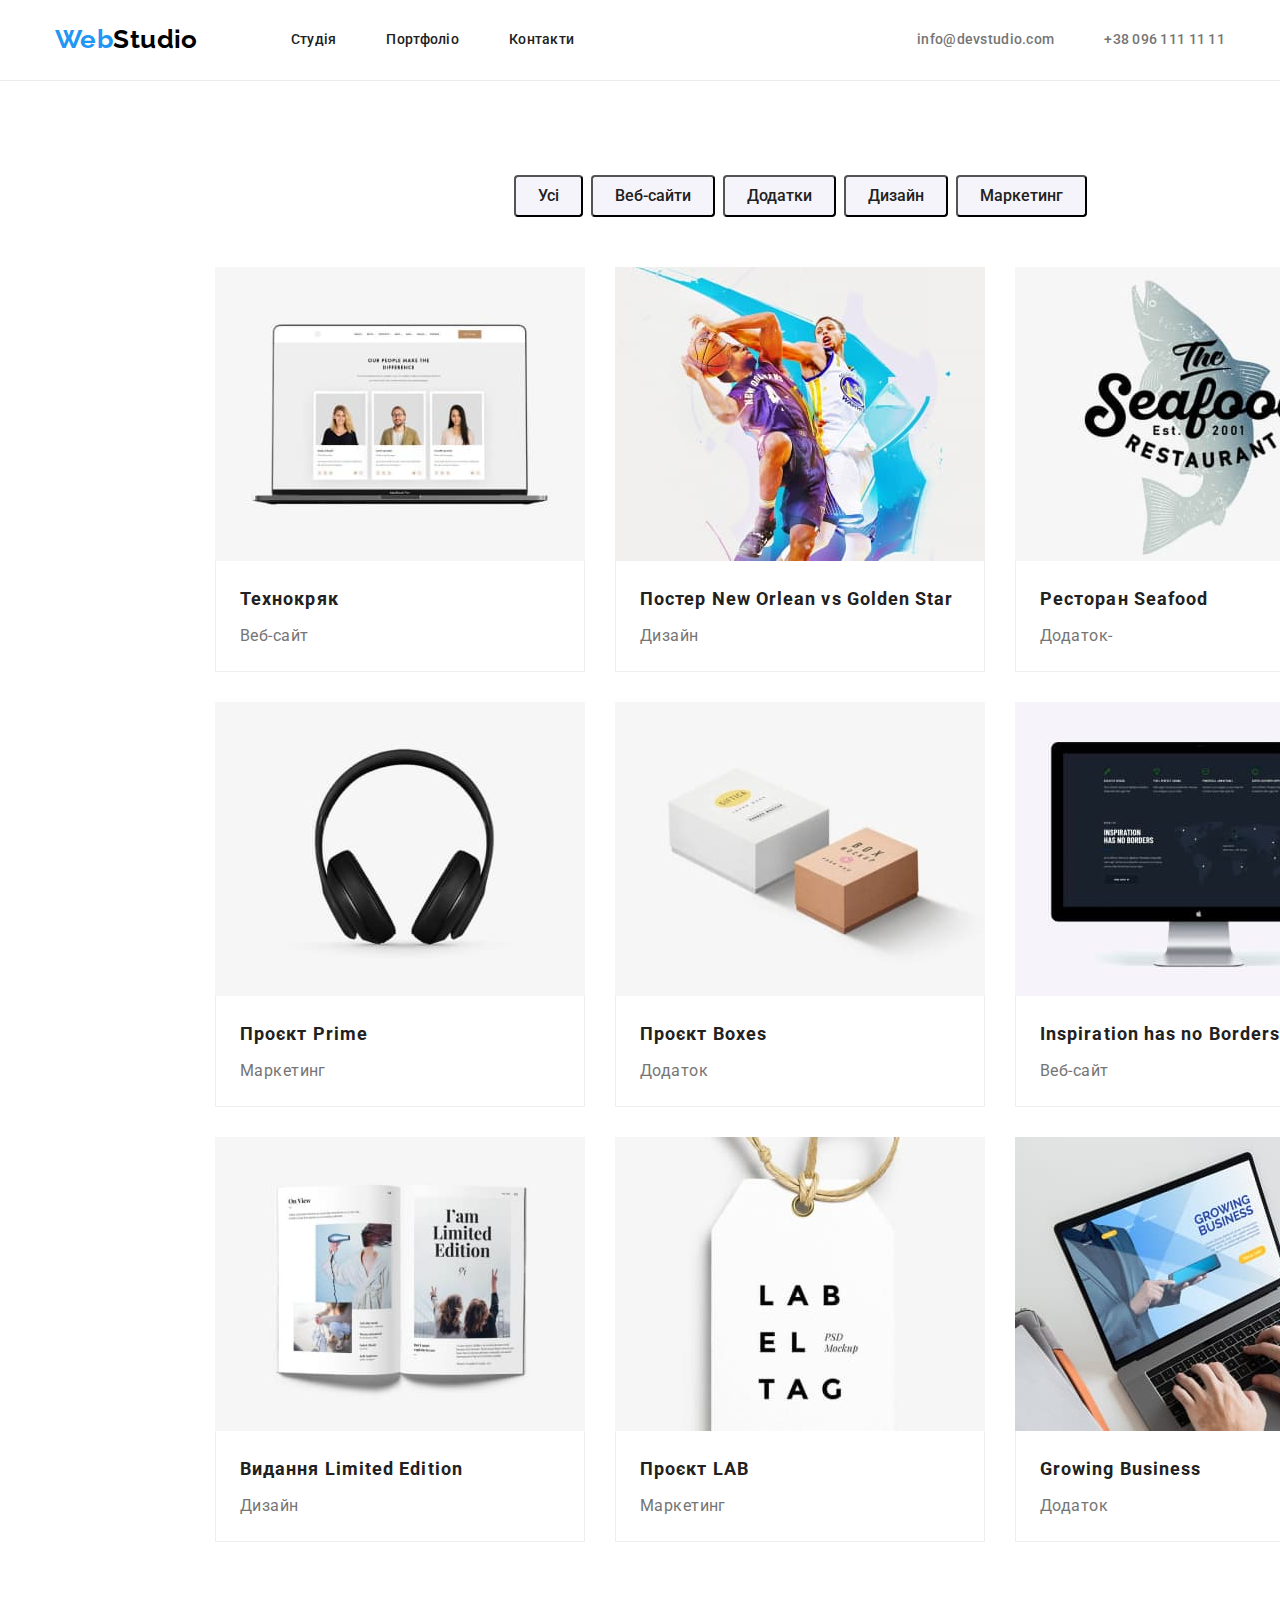
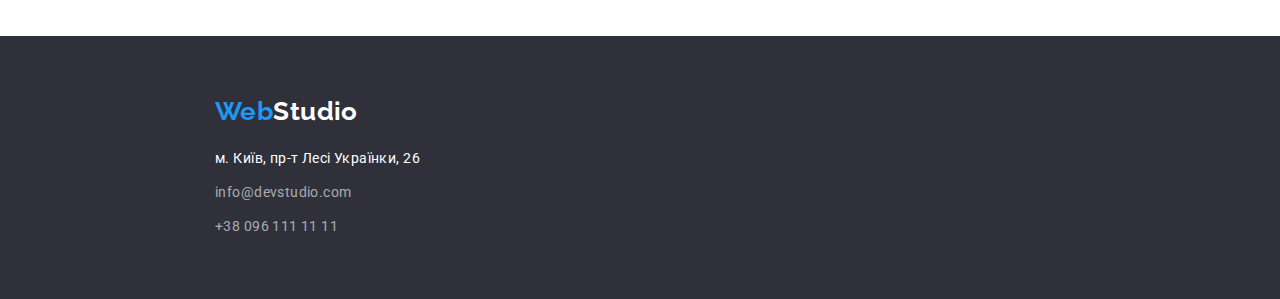
==== portfolio.html @ 558d6cc8 "Initial commit" ====
<!DOCTYPE html>
<html lang="uk">
  <head>
    <meta charset="UTF-8" />
    <meta http-equiv="X-UA-Compatible" content="IE=edge" />
    <meta name="viewport" content="width=device-width, initial-scale=1.0" />
    <title>WebStudio</title>
    <link
      rel="stylesheet"
      href="https://cdnjs.cloudflare.com/ajax/libs/modern-normalize/1.1.0/modern-normalize.min.css"
    />
    <link rel="stylesheet" href="./css/style.css" />
    <link rel="preconnect" href="https://fonts.googleapis.com" />
    <link rel="preconnect" href="https://fonts.gstatic.com" crossorigin />
    <link
      href="https://fonts.googleapis.com/css2?family=Montserrat:wght@400;700&family=Raleway:wght@700&family=Roboto:wght@400;500;700;900&display=swap"
      rel="stylesheet"
    />
  </head>
  <body>
    <!--Шапка-->
    <header class="hat">
      <div class="container">
        <nav class="site-nav">
          <a class="logo" href="/"><span class="logo-text">Web</span>Studio</a>
          <ul class="hat-list">
            <li class="item"><a class="link" href="./index.html">Студія</a></li>
            <li class="item">
              <a class="link" href="./portfolio.html">Портфоліо</a>
            </li>
            <li class="item"><a class="link" href="">Контакти</a></li>
          </ul>
        </nav>
        <ul class="auth-nav">
          <li class="item">
            <a class="link" href="mailto:info@devstudio.com"
              >info@devstudio.com</a
            >
          </li>
          <li class="item">
            <a class="link" href="tel:+380961111111">+38 096 111 11 11</a>
          </li>
        </ul>
      </div>
    </header>
    <main>
      <!--Фільтр-->
      <section class="project  section">
         <div class="container">
           <h1 class="visually-hidden">Наші проєкти</h1>
          <ul class="filter-list ">
          <li class="item">
            <button class="filter-button" type="button">Усі</button>
          </li>
          <li class="item">
            <button class="filter-button" type="button">Веб-сайти</button>
          </li>
          <li class="item">
            <button class="filter-button" type="button">Додатки</button>
          </li>
          <li class="item">
            <button class="filter-button" type="button">Дизайн</button>
          </li>
          <li class="item">
            <button class="filter-button" type="button">Маркетинг</button>
          </li>
        </ul>
        <!--Проєкти -->
          <ul class="project-list">
          <li class="item">
            <a class="link" href="">
              <img
                class="image"
                src="./images/tehno.jpg"
                alt="Зображення веб-сайтe Технокряк"
                width="370"
                height="294"
              />
              <div class="text">
                <h2 class="project-name">Технокряк</h2>
                <p class="project-text">Веб-сайт</p>
              </div>
            </a>
          </li>
          <li class="item">
            <a class="link" href="">
              <img
                class="image"
                src="./images/poster.jpg"
                alt="Дизайн постера команд"
                width="370"
                height="294"
              />
              <div class="text">
                <h2 class="project-name">Постер New Orlean vs Golden Star</h2>
                <p class="project-text">Дизайн</p>
              </div>
            </a>
          </li>
          <li class="item">
            <a class="link" href="">
              <img
                class="image"
                src="./images/seafood.jpg"
                alt="Додаток ресторану"
                width="370"
                height="294"
              />
              <div class="text">
                <h2 class="project-name">Ресторан Seafood</h2>
                <p class="project-text">Додаток-</p>
              </div>
            </a>
          </li>
          <li class="item">
            <a class="link" href="">
              <img
                class="image"
                src="./images/prime.jpg"
                alt="Маркетинг проєкту"
                width="370"
                height="294"
              />
              <div class="text">
                <h2 class="project-name">Проєкт Prime</h2>
                <p class="project-text">Маркетинг</p>
              </div>
            </a>
          </li>
          <li class="item">
            <a class="link" href="">
              <img
                class="image"
                src="./images/boxer.jpg"
                alt="Додаток проєкту"
                width="370"
                height="294"
              />
              <div class="text">
                <h2 class="project-name">Проєкт Boxes</h2>
                <p class="project-text">Додаток</p>
              </div>
            </a>
          </li>
          <li class="item">
            <a class="link" href="">
              <img
                class="image"
                src="./images/inspiration.jpg"
                alt="Веб-сайт Inspiration has no Borders"
                width="370"
                height="294"
              />

              <div class="text">
                <h2 class="project-name">Inspiration has no Borders</h2>
                <p class="project-text">Веб-сайт</p>
              </div>
            </a>
          </li>
          <li class="item">
            <a class="link" href="">
              <img
                class="image"
                src="./images/edition.jpg"
                alt="Дизайн видання Limited Edition"
                width="370"
                height="294"
              />
              <div class="text">
                <h2 class="project-name">Видання Limited Edition</h2>
                <p class="project-text">Дизайн</p>
              </div>
            </a>
          </li>
          <li class="item">
            <a class="link" href="">
              <img
                class="image"
                src="./images/lab.jpg"
                alt="Маркетинг проєкту LAB"
                width="370"
                height="294"
              />
              <div class="text">
                <h2 class="project-name">Проєкт LAB</h2>
                <p class="project-text">Маркетинг</p>
              </div>
            </a>
          </li>
          <li class="item">
            <a class="link" href="">
              <img
                class="image"
                src="./images/growing.jpg"
                alt="Зображення додатоку Growing Business"
                width="370"
                height="294"
              />
              <div class="text">
                <h2 class="project-name">Growing Business</h2>
                <p class="project-text">Додаток</p>
              </div>
            </a>
          </li>
        </ul>
         </div>
      </section>
    </main>
    <!--Підвал-->
    <footer class="footer">
      <div class="contact container">
        <a class="link" href="./index.html">
          <span class="logo">Web</span>Studio
        </a>
        <address class="address">
          <ul class="address-list">
            <li class="item">
              <p class="text">м. Київ, пр-т Лесі Українки, 26</p>
            </li>
            <li class="item">
              <a class="link" href="mailto:info@devstudio.com"
                >info@devstudio.com</a
              >
            </li>
            <li class="item">
              <a class="link" href="tel:+380961111111">+38 096 111 11 11</a>
            </li>
          </ul>
        </address>
      </div>
    </footer>
  </body>
</html>
---- css/style.css ----
:root {
  --logo-text: #000000;
  --basic-text-color: #212121;
  --additional-text-color: #757575;
  --auxiliary-text-color: #ffffff;
  --hover-color: #2196f3;
  --backgroud-color: #f5f5f5;
  --comand-fone-color: #f5f4fa;
  --booton-activ-color: #188ce8;
  --border-hat-color: #ececec;
  --contact-footer-color: rgba(255, 255, 255, 0.6);
  --background-footer-color: #2f303a;
  --border-portfolio-color: #EEEEEE;
}

body {
  color: var(--additional-text-color);
  background-color: var(--auxiliary-text-color);
  font-family: "Roboto", sans-serif;
  font-size: 14px;
  line-height: 1.71;
  letter-spacing: 0.03em;
}

h1,h2,h3,ul,li,p{
  margin: 0;
  padding: 0;
}

img{
  display: block;
  max-width: 100%;
}


/* формат мейна */


.container {
  margin-left: auto;
  margin-right: auto;
  width: 1200px;
  padding-left: 15px;
  padding-right: 15px;
}


/* стиль логотипу */

.logo {
  color: var(--logo-text);

  font-family: "Raleway";
  font-weight: 700;
  font-size: 26px;
  line-height: 1.19;
  text-decoration: none;
}

.logo-text {
  color: var(--hover-color);
}

/* стиль навігації */

.hat {
  border-bottom-width: 1px;
  border-bottom-style: solid;
  border-bottom-color: var(--border-hat-color);
  background-color: var(--auxiliary-text-color);
}

.hat .container{
  display: flex;
  justify-content: space-between;
  align-items: center;
}

.hat .logo {
  padding: 24px 0 25px;
  margin-right: 93px;
}

.hat-list {
  display: flex;
  list-style: none;
}

.hat-list > .item {
  display: block;
}

.hat-list .item:not(:last-child) {
  margin-right: 50px;
}

.hat .link {
  font-weight: 500;
  line-height: 1.14;
  letter-spacing: 0.02em;
  text-decoration: none;
}

.site-nav {
  display: flex;
  align-items: center;
}

.site-nav .link {
  display: block;
  padding: 32px 0;
  color: var(--basic-text-color);
}

.site-nav .link:hover,
.site-nav .link:focus {
  color: var(--hover-color);
}

.auth-nav {
  display: flex;

  list-style: none;
}

.auth-nav .item:not(:first-child) {
  margin-left: 50px;
}

.auth-nav .link {
  padding: 32px 0;
  color: var(--additional-text-color);
}

.auth-nav .link:hover,
.auth-nav .link:focus {
  color: var(--hover-color);
}

/* стиль блоку героя */

.hero {
  width: 1600px;
  text-align: center;
  margin-left: auto;
  margin-right: auto;
  background-color: var(--background-footer-color);
}

.hero-box{
  padding-top: 197px;
  padding-bottom: 203px;}

.hero-title {
  width: 696px;
  margin: auto;
  margin-bottom: 30px;

  color: var(--auxiliary-text-color);

  font-weight: 900;
  font-size: 44px;
  line-height: 1.36;
  text-align: center;
  letter-spacing: 0.06em;
  text-transform: uppercase;
}

/* стилізаця кнопки блоку героя */

.button {
  cursor: pointer;
  border-radius: 4px;
  padding: 10px 32px;

  color: var(--auxiliary-text-color);
  background-color: var(--hover-color);

  font-family: "Roboto";
  font-weight: 700;
  font-size: 16px;
  line-height: 1.88;
  letter-spacing: 0.06em;
}

.button:hover,
.button:focus {
  background-color: var(--booton-activ-color);
}

/* стиль заголовків секцій */
.visually-hidden {
  position: absolute;
  white-space: nowrap;
  width: 1px;
  height: 1px;
  overflow: hidden;
  border: 0;
  padding: 0;
  clip: rect(0 0 0 0);
  clip-path: inset(50%);
  margin: -1px;
  font-size: 36px;
  line-height: 1.16;
}

.section-title {
  margin-bottom: 50px;
  color: var(--basic-text-color);

  font-weight: 700;
  font-size: 36px;
  line-height: 1.16;
  text-align: center;
}

.section {
  padding-top: 94px;
  padding-bottom: 94px;
}

/* стиль секції особливості */

.features-title {
  color: var(--basic-text-color);
  font-weight: 700;
  line-height: 1.14;
  text-transform: uppercase;
}

.features-list {
  display: flex;
  margin-left: -30px;

  list-style: none;
}

.features-list .item{
  margin-left: 30px;
  flex-basis: calc(100% / 4 - 30px);
}

/* стиль секції чим ми займаємося */

.work-list {
  display: flex;
  margin-left: -30px;

  list-style: none;
}

.work-list .item{
  flex-basis: calc(100% / 3 - 30px);
  margin-left: 30px;
}

/* стиль секції команда */

.comand {
  width: 1600px;
  margin-left: auto;
  margin-right: auto;
  background-color: var(--comand-fone-color);
}

.comand-name {
  margin-bottom: 10px;

  color: var(--basic-text-color);

  font-weight: 500;
  font-size: 16px;
  line-height: 1.19;
}

.comand-list {
  display: flex;
  margin-left: -30px;
  list-style: none;
}

.comand-list .item {
  margin-left: 30px;
  flex-basis: calc(100% / 4 - 30px);
  text-align: center;
}

.comand-list .image {
  margin-bottom: 30px;
}

.comand-list .text {
  font-size: 16px;
  line-height: 1.19;
}

/* стиль футера */

.footer {
  width: 1600px;
  margin-left: auto;
  margin-right: auto;
  background-color:var(--background-footer-color);
}

.container > .link {
  display: inline-block;
  margin-bottom: 20px;

  color: var(--auxiliary-text-color);
  font-family: "Raleway";
  font-weight: 700;
  font-size: 26px;
  line-height: 1.19;
  text-decoration: none;
}

.footer .logo {
  color: var(--hover-color);
}

.contact{
  padding: 60px 15px;
}

/* стилізація адреса футера */

.address {
  font-style: normal;
}

.address-list {
  list-style: none;
}

.address-list .item:not(:last-child) {
  margin-bottom: 10px;
}

.address-list .link {
  color: var(--contact-footer-color);
  text-decoration: none;
}

.address-list .link:hover,
.address-list .link:focus {
  color: var(--hover-color);
}

.address .text {
  color: var(--auxiliary-text-color);
}

/* портфолио */
/*   фильтр  */

.filter-button {
  padding: 6px 22px;
  border-radius: 4px;

  color: var(--basic-text-color);
  background-color: var(--comand-fone-color);

  cursor: pointer;
  font-family: "Roboto";
  font-weight: 500;
  font-size: 16px;
  line-height: 1.62;
}

.filter-button:hover,
.filter-button:focus {
  color: var(--auxiliary-text-color);
  background-color: var(--hover-color);
}

.filter-list {
  display: flex;
  justify-content: center;
  margin-bottom: 50px;

  list-style: none;
}

.filter-list .item:not(:last-child) {
  margin-right: 8px;
}
/* стилізація проєктів */

.project{
  width: 1600px;
  margin-left: auto;
  margin-right: auto;
}

.project-list {
  display: flex;
  flex-wrap: wrap;
  justify-content: center;

  list-style: none;
}

.project-list .item {
  margin-right: 30px;
  margin-bottom: 30px;
  flex-basis: calc((100% - 2*30px) / 3);
}

.project-list .item:nth-child(3n){
  margin-right: 0;
}
.project-list .item:nth-last-child(-n + 3){
  margin-bottom: 0;
}

.item .link {
  text-decoration: none;
}



.project-list .text {
  border: 1px solid var(--border-portfolio-color);
  border-top: transparent;
  padding: 20px 24px;
}

.project-name {
  margin-bottom: 4px;

  color: var(--basic-text-color);
  text-decoration: none;
  font-weight: 700;
  font-size: 18px;
  line-height: 2;
  letter-spacing: 0.06em;
}

.project-text {
  color: var(--additional-text-color);
  font-size: 16px;
  line-height: 1.88;
}
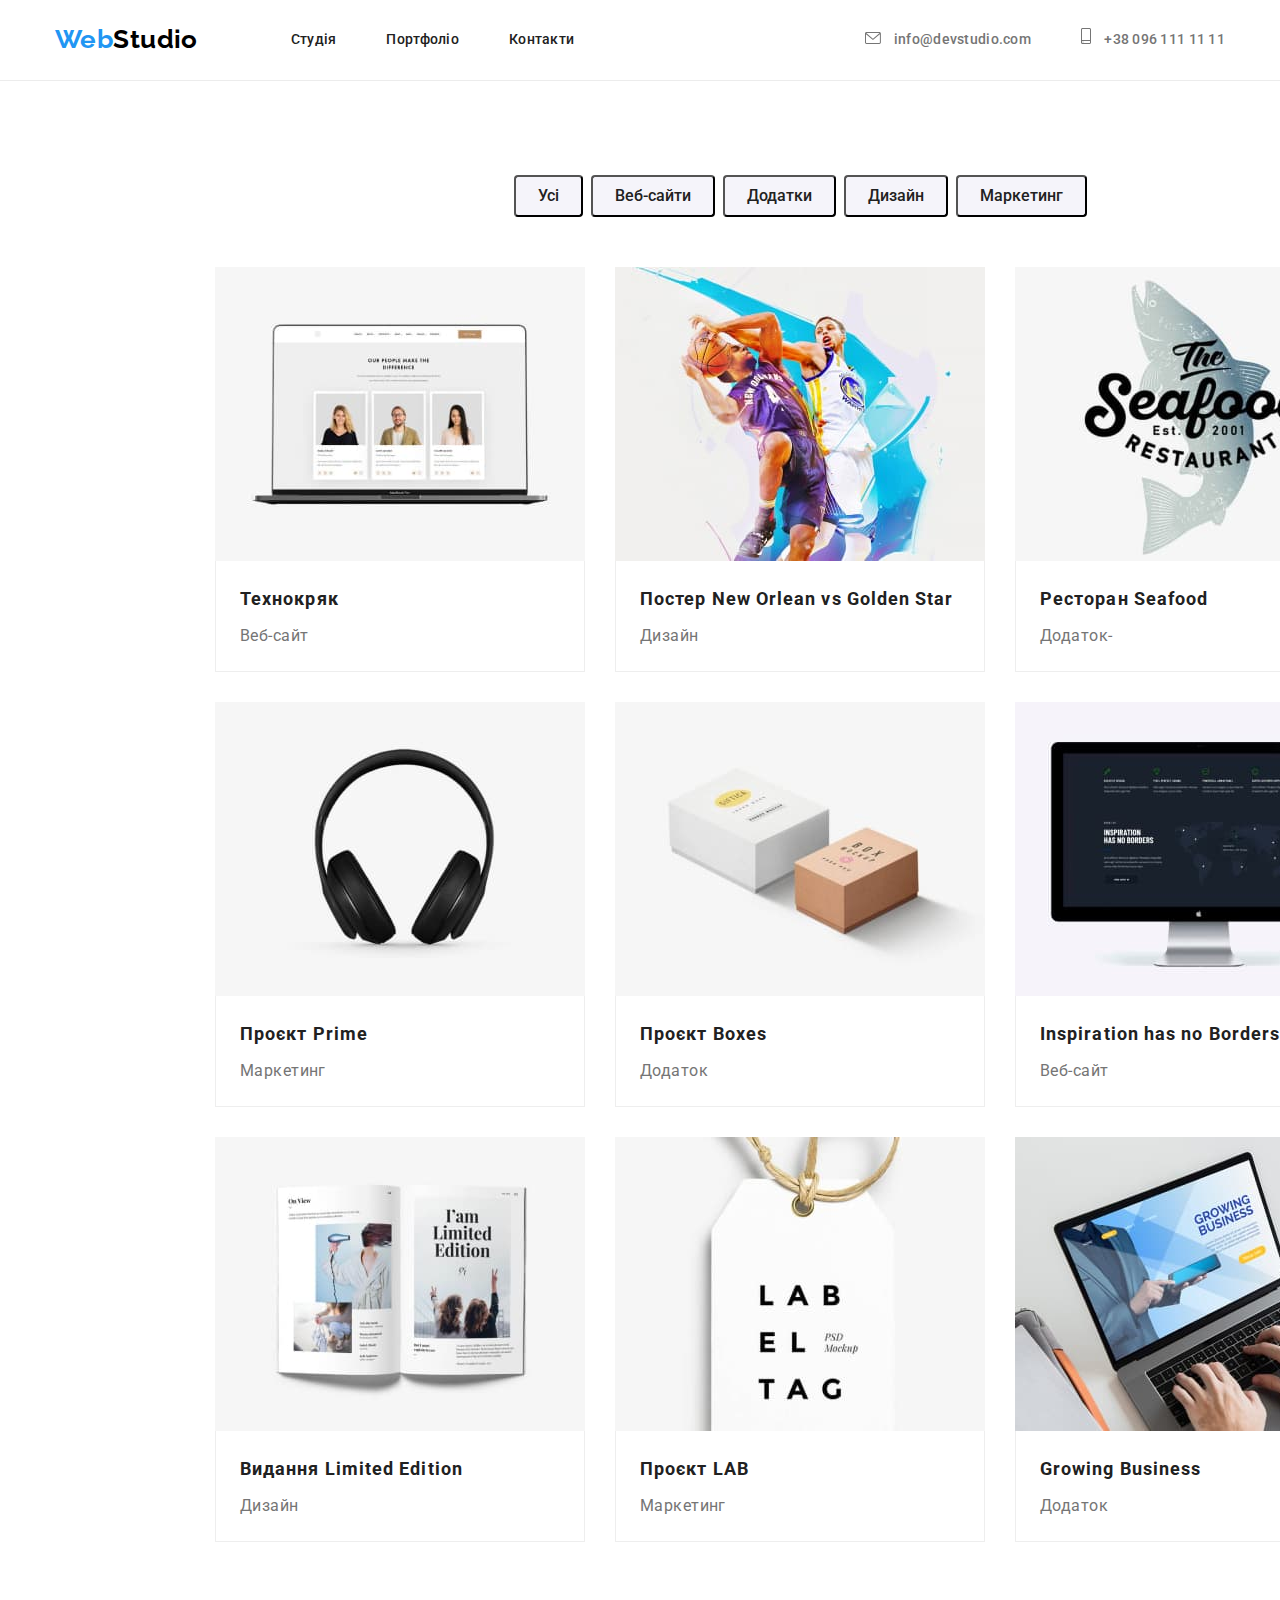
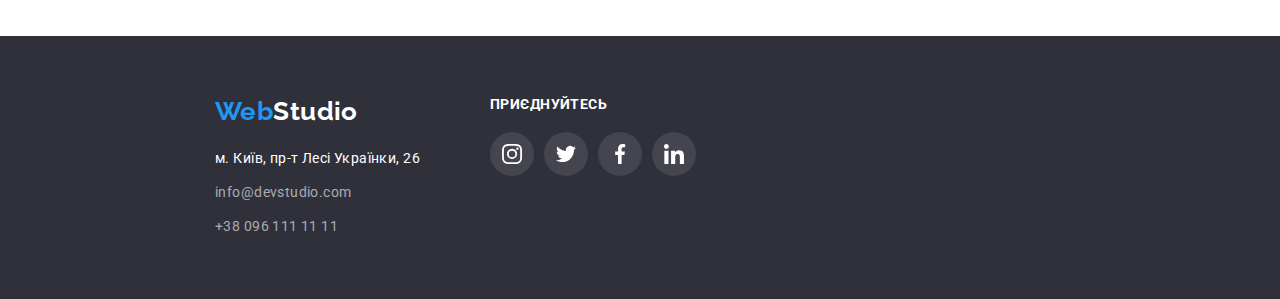
==== commit cfa170a2: "стилізація свг, добавлення секції" ====
--- a/portfolio.html
+++ b/portfolio.html
@@ -4,7 +4,7 @@
     <meta charset="UTF-8" />
     <meta http-equiv="X-UA-Compatible" content="IE=edge" />
     <meta name="viewport" content="width=device-width, initial-scale=1.0" />
-    <title>WebStudio</title>
+    <title>Portfolio</title>
     <link
       rel="stylesheet"
       href="https://cdnjs.cloudflare.com/ajax/libs/modern-normalize/1.1.0/modern-normalize.min.css"
@@ -17,9 +17,12 @@
       rel="stylesheet"
     />
   </head>
+
   <body>
+
     <!--Шапка-->
-    <header class="hat">
+
+     <header class="hat">
       <div class="container">
         <nav class="site-nav">
           <a class="logo" href="/"><span class="logo-text">Web</span>Studio</a>
@@ -33,18 +36,28 @@
         </nav>
         <ul class="auth-nav">
           <li class="item">
-            <a class="link" href="mailto:info@devstudio.com"
-              >info@devstudio.com</a
-            >
-          </li>
-          <li class="item">
-            <a class="link" href="tel:+380961111111">+38 096 111 11 11</a>
+            <a class="link" href="mailto:info@devstudio.com">
+              <svg class="icon-mail">
+                <use href="./images/icons.svg#icon-envelope"></use>
+              </svg>
+              info@devstudio.com
+            </a>
+          </li>
+          <li class="item">
+            <a class="link" href="tel:+380961111111">
+              <svg class="icon-smartphone">
+                <use href="./images/icons.svg#icon-smartphone"></use>
+              </svg>
+              +38 096 111 11 11
+            </a>
           </li>
         </ul>
       </div>
     </header>
+
     <main>
       <!--Фільтр-->
+
       <section class="project  section">
          <div class="container">
            <h1 class="visually-hidden">Наші проєкти</h1>
@@ -65,7 +78,9 @@
             <button class="filter-button" type="button">Маркетинг</button>
           </li>
         </ul>
+
         <!--Проєкти -->
+
           <ul class="project-list">
           <li class="item">
             <a class="link" href="">
@@ -206,28 +221,66 @@
         </ul>
          </div>
       </section>
+      
     </main>
+
     <!--Підвал-->
-    <footer class="footer">
-      <div class="contact container">
-        <a class="link" href="./index.html">
-          <span class="logo">Web</span>Studio
-        </a>
-        <address class="address">
-          <ul class="address-list">
-            <li class="item">
-              <p class="text">м. Київ, пр-т Лесі Українки, 26</p>
-            </li>
-            <li class="item">
-              <a class="link" href="mailto:info@devstudio.com"
-                >info@devstudio.com</a
-              >
-            </li>
-            <li class="item">
-              <a class="link" href="tel:+380961111111">+38 096 111 11 11</a>
+
+   <footer class="footer">
+      <div class="footer-box container">
+        <div class="contact">
+          <a class="link" href="./index.html">
+            <span class="logo">Web</span>Studio
+          </a>
+          <address class="address">
+            <ul class="address-list">
+              <li class="item">
+                <p class="text">м. Київ, пр-т Лесі Українки, 26</p>
+              </li>
+              <li class="item">
+                <a class="link" href="mailto:info@devstudio.com"
+                  >info@devstudio.com</a
+                >
+              </li>
+              <li class="item">
+                <a class="link" href="tel:+380961111111">+38 096 111 11 11</a>
+              </li>
+            </ul>
+          </address>
+        </div>
+        <div class="social">
+          <h2 class="social-title">приєднуйтесь</h2>
+          <ul class="social-list">
+            <li class="social-list-item">
+              <a class="social-list-link" href="#">
+                <svg class="social-list-icon" width="20" height="20">
+                  <use href="./images/icons.svg#icon-instagram"></use>
+                </svg>
+              </a>
+            </li>
+            <li class="social-list-item">
+              <a class="social-list-link" href="#">
+                <svg class="social-list-icon" width="20" height="20">
+                  <use href="./images/icons.svg#icon-twitter"></use>
+                </svg>
+              </a>
+            </li>
+            <li class="social-list-item">
+              <a class="social-list-link" href="#">
+                <svg class="social-list-icon" width="20" height="20">
+                  <use href="./images/icons.svg#icon-facebook"></use>
+                </svg>
+              </a>
+            </li>
+            <li class="social-list-item">
+              <a class="social-list-link" href="#">
+                <svg class="social-list-icon" width="20" height="20">
+                  <use href="./images/icons.svg#icon-linkedin"></use>
+                </svg>
+              </a>
             </li>
           </ul>
-        </address>
+        </div>
       </div>
     </footer>
   </body>
--- a/css/style.css
+++ b/css/style.css
@@ -10,7 +10,7 @@
   --border-hat-color: #ececec;
   --contact-footer-color: rgba(255, 255, 255, 0.6);
   --background-footer-color: #2f303a;
-  --border-portfolio-color: #EEEEEE;
+  --border-portfolio-color: #eeeeee;
 }
 
 body {
@@ -22,19 +22,22 @@
   letter-spacing: 0.03em;
 }
 
-h1,h2,h3,ul,li,p{
+h1,
+h2,
+h3,
+ul,
+li,
+p {
   margin: 0;
   padding: 0;
 }
 
-img{
+img {
   display: block;
   max-width: 100%;
 }
 
-
 /* формат мейна */
-
 
 .container {
   margin-left: auto;
@@ -44,7 +47,6 @@
   padding-right: 15px;
 }
 
-
 /* стиль логотипу */
 
 .logo {
@@ -70,7 +72,7 @@
   background-color: var(--auxiliary-text-color);
 }
 
-.hat .container{
+.hat .container {
   display: flex;
   justify-content: space-between;
   align-items: center;
@@ -119,12 +121,27 @@
 
 .auth-nav {
   display: flex;
+  align-items: center;
 
   list-style: none;
 }
 
 .auth-nav .item:not(:first-child) {
   margin-left: 50px;
+}
+
+.icon-mail {
+  width: 16px;
+  height: 12px;
+  margin-right: 10px;
+  fill: currentColor;
+}
+
+.icon-smartphone {
+  width: 10px;
+  height: 16px;
+  margin-right: 10px;
+  fill: currentColor;
 }
 
 .auth-nav .link {
@@ -140,16 +157,24 @@
 /* стиль блоку героя */
 
 .hero {
-  width: 1600px;
+  max-width: 1600px;
+  height: 600px;
   text-align: center;
   margin-left: auto;
   margin-right: auto;
+  background-image: linear-gradient(
+      to right,
+      rgba(47, 48, 58, 0.4),
+      rgba(47, 48, 58, 0.4)
+    ),
+    url(../images/hero.jpg);
   background-color: var(--background-footer-color);
 }
 
-.hero-box{
+.hero-box {
   padding-top: 197px;
-  padding-bottom: 203px;}
+  padding-bottom: 203px;
+}
 
 .hero-title {
   width: 696px;
@@ -157,7 +182,6 @@
   margin-bottom: 30px;
 
   color: var(--auxiliary-text-color);
-
   font-weight: 900;
   font-size: 44px;
   line-height: 1.36;
@@ -172,6 +196,8 @@
   cursor: pointer;
   border-radius: 4px;
   padding: 10px 32px;
+  box-shadow: 0px 4px 4px rgba(0, 0, 0, 0.15);
+  border: none;
 
   color: var(--auxiliary-text-color);
   background-color: var(--hover-color);
@@ -235,13 +261,27 @@
   list-style: none;
 }
 
-.features-list .item{
+.features-list .item {
   margin-left: 30px;
   flex-basis: calc(100% / 4 - 30px);
 }
 
+.blok-icon {
+  width: 270px;
+  height: 120px;
+  padding: 25px 100px;
+  margin-bottom: 30px;
+  background-color: var(--comand-fone-color);
+  border-radius: 4px;
+  background-position: center;
+}
+
 /* стиль секції чим ми займаємося */
 
+.work {
+  padding-bottom: 94px;
+}
+
 .work-list {
   display: flex;
   margin-left: -30px;
@@ -249,7 +289,7 @@
   list-style: none;
 }
 
-.work-list .item{
+.work-list .item {
   flex-basis: calc(100% / 3 - 30px);
   margin-left: 30px;
 }
@@ -283,27 +323,116 @@
   margin-left: 30px;
   flex-basis: calc(100% / 4 - 30px);
   text-align: center;
-}
-
-.comand-list .image {
-  margin-bottom: 30px;
-}
-
-.comand-list .text {
+  box-shadow: 0px 1px 3px rgba(0, 0, 0, 0.12), 0px 1px 1px rgba(0, 0, 0, 0.14),
+    0px 2px 1px rgba(0, 0, 0, 0.2);
+  border-radius: 0px 0px 4px 4px;
+}
+
+.comand-box {
+  padding: 30px 32px;
+}
+
+.comand-box .text {
   font-size: 16px;
   line-height: 1.19;
+  margin-bottom: 16px;
+}
+
+.social-list {
+  display: flex;
+  justify-content: center;
+  list-style: none;
+}
+
+.social-list-item:not(:first-child) {
+  margin-left: 10px;
+}
+
+.social-list-link {
+  display: block;
+  width: 44px;
+  height: 44px;
+  border-radius: 50%;
+  padding: 12px;
+  color: #afb1b8;
+}
+
+.social-list-link:hover,
+.social-list-link:focus {
+  color: var(--auxiliary-text-color);
+  background-color: var(--hover-color);
+}
+
+.social-list-icon {
+  fill: currentColor;
+}
+
+/* стилізація секції постійні клієнти */
+
+.clients-title {
+  margin-bottom: 50px;
+
+  font-family: "Roboto";
+  font-weight: 700;
+  font-size: 36px;
+  line-height: calc(42 / 36);
+  text-align: center;
+  color: var(--basic-text-color);
+}
+
+.clients-list {
+  display: flex;
+}
+
+.clients-item {
+  height: 92px;
+  padding: 16px 32px;
+  flex-basis: calc((100% -5 * 30) / 6);
+  list-style: none;
+  border: 1px solid #afb1b8;
+  border-radius: 4px;
+}
+
+.clients-item:not(:last-child) {
+  margin-right: 30px;
+}
+
+.clients-item:hover,
+.clients-item:focus {
+  color: var(--hover-color);
+  border-color: var(--hover-color);
+}
+
+.clients-link {
+  display: block;
+  text-decoration: none;
+  color: inherit;
+}
+
+.clients-icon {
+  fill: currentColor;
 }
 
 /* стиль футера */
 
 .footer {
+  display: flex;
   width: 1600px;
   margin-left: auto;
   margin-right: auto;
-  background-color:var(--background-footer-color);
-}
-
-.container > .link {
+  background-color: var(--background-footer-color);
+}
+
+.footer-box {
+  padding: 60px 15px;
+  display: flex;
+}
+
+.contact {
+  margin-right: 70px;
+}
+
+.contact > .link {
   display: inline-block;
   margin-bottom: 20px;
 
@@ -315,12 +444,8 @@
   text-decoration: none;
 }
 
-.footer .logo {
+.contact .logo {
   color: var(--hover-color);
-}
-
-.contact{
-  padding: 60px 15px;
 }
 
 /* стилізація адреса футера */
@@ -351,6 +476,30 @@
   color: var(--auxiliary-text-color);
 }
 
+.social-title {
+  margin-bottom: 20px;
+
+  front-weight: 700;
+  font-size: 14px;
+  line-height: calc(16 / 14);
+  text-transform: uppercase;
+  color: var(--auxiliary-text-color);
+}
+
+.footer .social-list-link {
+  display: block;
+  width: 44px;
+  height: 44px;
+  border-radius: 50%;
+  padding: 12px;
+  color: var(--auxiliary-text-color);
+  background-color: rgba(255, 255, 255, 0.1);
+}
+
+.footer .social-list-link:hover,
+.footer .social-list-link:focus {
+  background-color: var(--hover-color);
+}
 /* портфолио */
 /*   фильтр  */
 
@@ -387,7 +536,7 @@
 }
 /* стилізація проєктів */
 
-.project{
+.project {
   width: 1600px;
   margin-left: auto;
   margin-right: auto;
@@ -404,21 +553,27 @@
 .project-list .item {
   margin-right: 30px;
   margin-bottom: 30px;
-  flex-basis: calc((100% - 2*30px) / 3);
-}
-
-.project-list .item:nth-child(3n){
+  flex-basis: calc((100% - 2 * 30px) / 3);
+}
+
+.project-list .item:nth-child(3n) {
   margin-right: 0;
 }
-.project-list .item:nth-last-child(-n + 3){
+
+.project-list .item:nth-last-child(-n + 3) {
   margin-bottom: 0;
 }
 
-.item .link {
-  text-decoration: none;
-}
-
-
+.project-list .item:hover,
+.project-list .item:focus {
+  box-shadow: 0px 1px 1px rgba(0, 0, 0, 0.12), 
+  0px 4px 4px rgba(0, 0, 0, 0.06),
+  1px 4px 6px rgba(0, 0, 0, 0.16);
+}
+
+.item > .link {
+  text-decoration: none;
+}
 
 .project-list .text {
   border: 1px solid var(--border-portfolio-color);
@@ -442,4 +597,3 @@
   font-size: 16px;
   line-height: 1.88;
 }
-
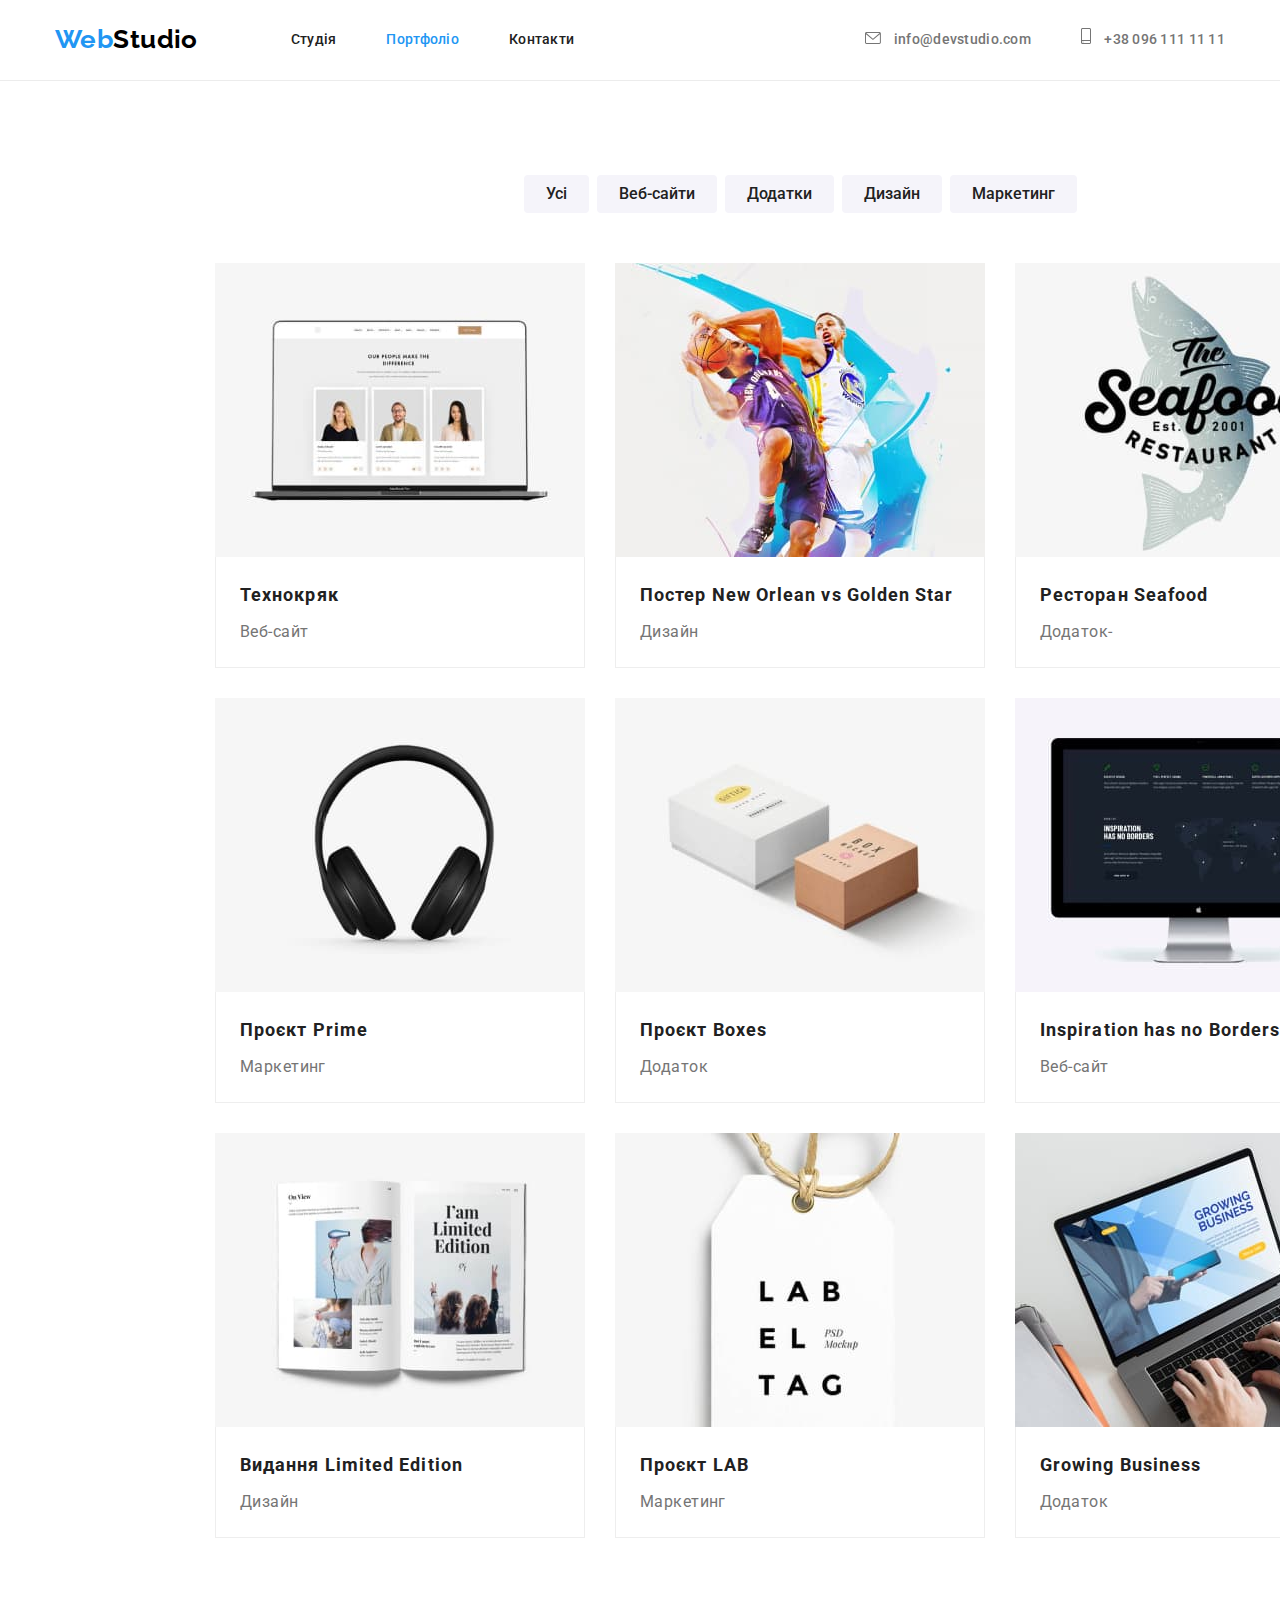
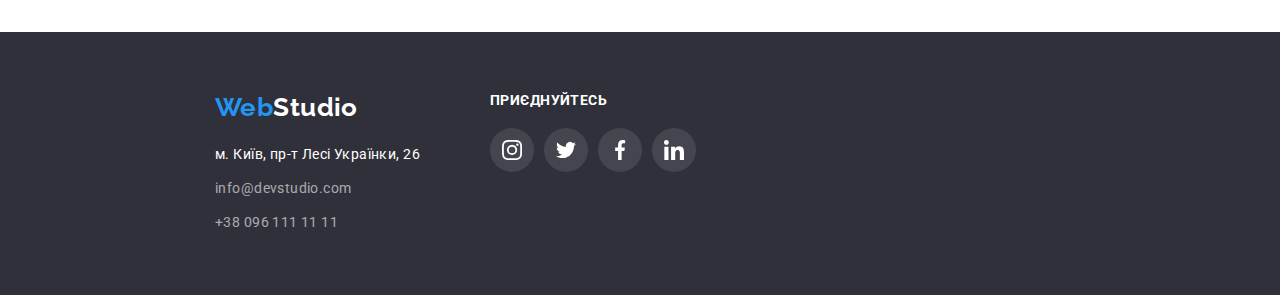
==== commit 5d330b70: "добавление активной страници" ====
--- a/portfolio.html
+++ b/portfolio.html
@@ -29,7 +29,7 @@
           <ul class="hat-list">
             <li class="item"><a class="link" href="./index.html">Студія</a></li>
             <li class="item">
-              <a class="link" href="./portfolio.html">Портфоліо</a>
+              <a class="link activ" href="./portfolio.html">Портфоліо</a>
             </li>
             <li class="item"><a class="link" href="">Контакти</a></li>
           </ul>
--- a/css/style.css
+++ b/css/style.css
@@ -116,6 +116,10 @@
 
 .site-nav .link:hover,
 .site-nav .link:focus {
+  color: var(--hover-color);
+}
+
+.link.activ{
   color: var(--hover-color);
 }
 
@@ -506,6 +510,7 @@
 .filter-button {
   padding: 6px 22px;
   border-radius: 4px;
+  border: none;
 
   color: var(--basic-text-color);
   background-color: var(--comand-fone-color);
@@ -521,6 +526,9 @@
 .filter-button:focus {
   color: var(--auxiliary-text-color);
   background-color: var(--hover-color);
+  box-shadow: 0px 3px 1px rgba(0, 0, 0, 0.1), 
+  0px 1px 2px rgba(0, 0, 0, 0.08), 
+  0px 2px 2px rgba(0, 0, 0, 0.12);
 }
 
 .filter-list {
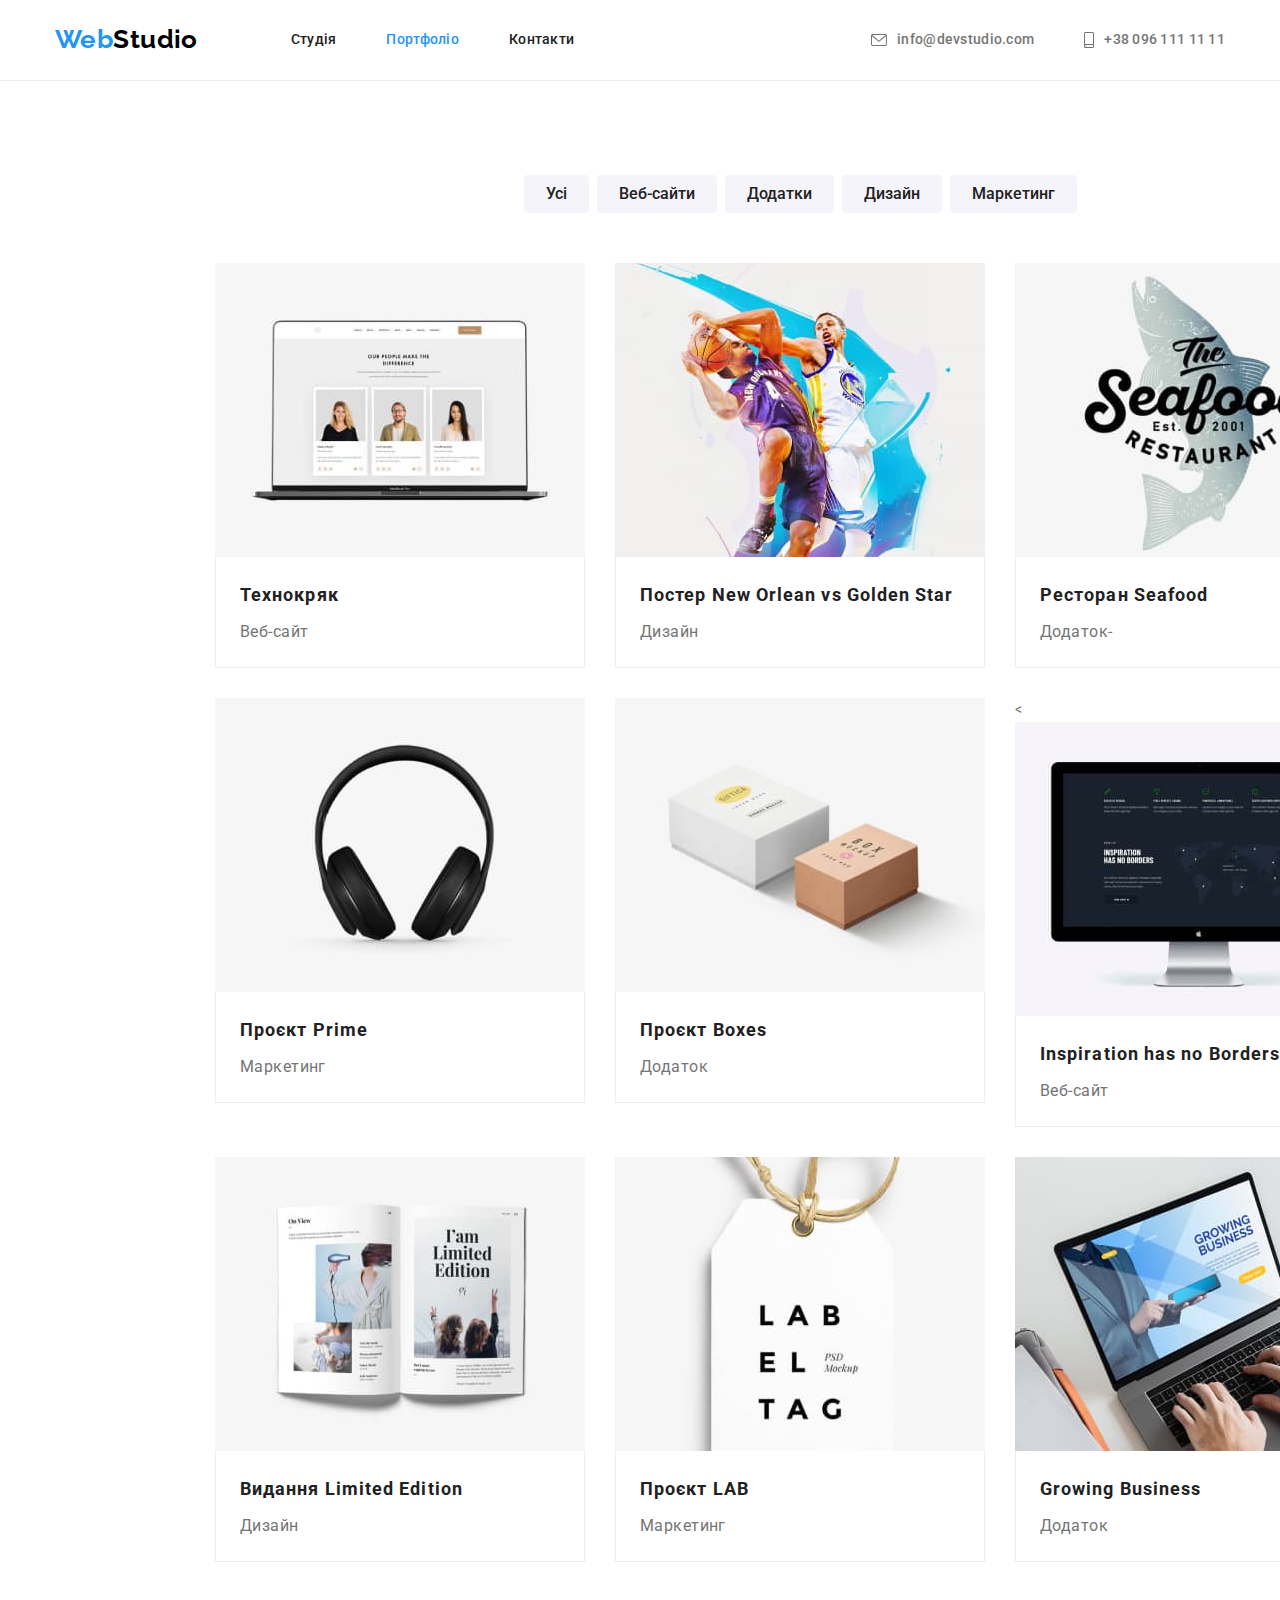
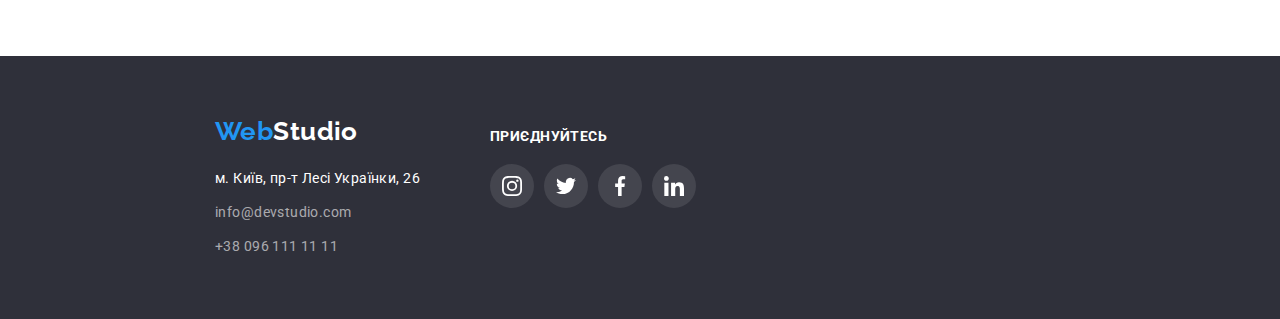
==== commit 5315ed6f: "створення позиціонування портфолио" ====
--- a/portfolio.html
+++ b/portfolio.html
@@ -83,22 +83,29 @@
 
           <ul class="project-list">
           <li class="item">
-            <a class="link" href="">
-              <img
+            <a class="project-link" href="">
+              <div class="project-box">
+                <img
                 class="image"
                 src="./images/tehno.jpg"
                 alt="Зображення веб-сайтe Технокряк"
                 width="370"
                 height="294"
-              />
+                />
+                <p class="project-description">
+                  Ресурс пропонує комплексні пропозиції з різним рівнем функціоналу та сервісів. Все це дозволить відвідувачу отримати вичерпні відомості про компанію чи приватну особу.
+                </p>
+              </div>
               <div class="text">
                 <h2 class="project-name">Технокряк</h2>
                 <p class="project-text">Веб-сайт</p>
               </div>
             </a>
           </li>
-          <li class="item">
-            <a class="link" href="">
+
+          <li class="item">
+            <a class="project-link" href="">
+              <div class="project-box">
               <img
                 class="image"
                 src="./images/poster.jpg"
@@ -106,14 +113,20 @@
                 width="370"
                 height="294"
               />
+              <p class="project-description">
+                  Ресурс пропонує комплексні пропозиції з різним рівнем функціоналу та сервісів. Все це дозволить відвідувачу отримати вичерпні відомості про компанію чи приватну особу.
+                </p>
+              </div>
               <div class="text">
                 <h2 class="project-name">Постер New Orlean vs Golden Star</h2>
                 <p class="project-text">Дизайн</p>
               </div>
             </a>
           </li>
-          <li class="item">
-            <a class="link" href="">
+
+          <li class="item">
+            <a class="project-link" href="">
+              <div class="project-box">
               <img
                 class="image"
                 src="./images/seafood.jpg"
@@ -121,14 +134,20 @@
                 width="370"
                 height="294"
               />
+              <p class="project-description">
+                  Ресурс пропонує комплексні пропозиції з різним рівнем функціоналу та сервісів. Все це дозволить відвідувачу отримати вичерпні відомості про компанію чи приватну особу.
+                </p>
+              </div>
               <div class="text">
                 <h2 class="project-name">Ресторан Seafood</h2>
                 <p class="project-text">Додаток-</p>
               </div>
             </a>
           </li>
-          <li class="item">
-            <a class="link" href="">
+
+          <li class="item">
+            <a class="project-link" href="">
+              <div class="project-box">
               <img
                 class="image"
                 src="./images/prime.jpg"
@@ -136,14 +155,20 @@
                 width="370"
                 height="294"
               />
+              <p class="project-description">
+                  Ресурс пропонує комплексні пропозиції з різним рівнем функціоналу та сервісів. Все це дозволить відвідувачу отримати вичерпні відомості про компанію чи приватну особу.
+                </p>
+              </div>
               <div class="text">
                 <h2 class="project-name">Проєкт Prime</h2>
                 <p class="project-text">Маркетинг</p>
               </div>
             </a>
           </li>
-          <li class="item">
-            <a class="link" href="">
+
+          <li class="item">
+            <a class="project-link" href="">
+              <div class="project-box">
               <img
                 class="image"
                 src="./images/boxer.jpg"
@@ -151,14 +176,20 @@
                 width="370"
                 height="294"
               />
+              <p class="project-description">
+                  Ресурс пропонує комплексні пропозиції з різним рівнем функціоналу та сервісів. Все це дозволить відвідувачу отримати вичерпні відомості про компанію чи приватну особу.
+                </p>
+              </div>
               <div class="text">
                 <h2 class="project-name">Проєкт Boxes</h2>
                 <p class="project-text">Додаток</p>
               </div>
             </a>
           </li>
-          <li class="item">
-            <a class="link" href="">
+
+          <li class="item">
+            <<a class="project-link" href="">
+              <div class="project-box">
               <img
                 class="image"
                 src="./images/inspiration.jpg"
@@ -166,15 +197,20 @@
                 width="370"
                 height="294"
               />
-
+              <p class="project-description">
+                  Ресурс пропонує комплексні пропозиції з різним рівнем функціоналу та сервісів. Все це дозволить відвідувачу отримати вичерпні відомості про компанію чи приватну особу.
+                </p>
+              </div>
               <div class="text">
                 <h2 class="project-name">Inspiration has no Borders</h2>
                 <p class="project-text">Веб-сайт</p>
               </div>
             </a>
           </li>
-          <li class="item">
-            <a class="link" href="">
+
+          <li class="item">
+            <a class="project-link" href="">
+              <div class="project-box">
               <img
                 class="image"
                 src="./images/edition.jpg"
@@ -182,14 +218,20 @@
                 width="370"
                 height="294"
               />
+              <p class="project-description">
+                  Ресурс пропонує комплексні пропозиції з різним рівнем функціоналу та сервісів. Все це дозволить відвідувачу отримати вичерпні відомості про компанію чи приватну особу.
+                </p>
+              </div>
               <div class="text">
                 <h2 class="project-name">Видання Limited Edition</h2>
                 <p class="project-text">Дизайн</p>
               </div>
             </a>
           </li>
-          <li class="item">
-            <a class="link" href="">
+
+          <li class="item">
+            <a class="project-link" href="">
+              <div class="project-box">
               <img
                 class="image"
                 src="./images/lab.jpg"
@@ -197,14 +239,20 @@
                 width="370"
                 height="294"
               />
+              <p class="project-description">
+                  Ресурс пропонує комплексні пропозиції з різним рівнем функціоналу та сервісів. Все це дозволить відвідувачу отримати вичерпні відомості про компанію чи приватну особу.
+                </p>
+              </div>
               <div class="text">
                 <h2 class="project-name">Проєкт LAB</h2>
                 <p class="project-text">Маркетинг</p>
               </div>
             </a>
           </li>
-          <li class="item">
-            <a class="link" href="">
+
+          <li class="item">
+            <a class="project-link" href="">
+              <div class="project-box">
               <img
                 class="image"
                 src="./images/growing.jpg"
@@ -212,6 +260,10 @@
                 width="370"
                 height="294"
               />
+              <p class="project-description">
+                  Ресурс пропонує комплексні пропозиції з різним рівнем функціоналу та сервісів. Все це дозволить відвідувачу отримати вичерпні відомості про компанію чи приватну особу.
+                </p>
+              </div>
               <div class="text">
                 <h2 class="project-name">Growing Business</h2>
                 <p class="project-text">Додаток</p>
--- a/css/style.css
+++ b/css/style.css
@@ -119,7 +119,7 @@
   color: var(--hover-color);
 }
 
-.link.activ{
+.link.activ {
   color: var(--hover-color);
 }
 
@@ -149,6 +149,8 @@
 }
 
 .auth-nav .link {
+  display: flex;
+  align-items: center;
   padding: 32px 0;
   color: var(--additional-text-color);
 }
@@ -162,7 +164,7 @@
 
 .hero {
   max-width: 1600px;
-  height: 600px;
+  padding: 200px 0;
   text-align: center;
   margin-left: auto;
   margin-right: auto;
@@ -175,11 +177,6 @@
   background-color: var(--background-footer-color);
 }
 
-.hero-box {
-  padding-top: 197px;
-  padding-bottom: 203px;
-}
-
 .hero-title {
   width: 696px;
   margin: auto;
@@ -219,6 +216,7 @@
 }
 
 /* стиль заголовків секцій */
+
 .visually-hidden {
   position: absolute;
   white-space: nowrap;
@@ -294,8 +292,24 @@
 }
 
 .work-list .item {
+  position: relative;
   flex-basis: calc(100% / 3 - 30px);
   margin-left: 30px;
+}
+
+.work-list .text {
+  position: absolute;
+  width: 100%;
+  left: 0;
+  bottom: 0;
+  padding: 27px;
+  font-weight: 700;
+  font-size: 14px;
+  line-height: calc(16 / 14);
+  text-align: center;
+  text-transform: uppercase;
+  color: var(--auxiliary-text-color);
+  background: rgba(47, 48, 58, 0.8);
 }
 
 /* стиль секції команда */
@@ -480,6 +494,10 @@
   color: var(--auxiliary-text-color);
 }
 
+.social {
+  padding-top: 12px;
+}
+
 .social-title {
   margin-bottom: 20px;
 
@@ -526,9 +544,8 @@
 .filter-button:focus {
   color: var(--auxiliary-text-color);
   background-color: var(--hover-color);
-  box-shadow: 0px 3px 1px rgba(0, 0, 0, 0.1), 
-  0px 1px 2px rgba(0, 0, 0, 0.08), 
-  0px 2px 2px rgba(0, 0, 0, 0.12);
+  box-shadow: 0px 3px 1px rgba(0, 0, 0, 0.1), 0px 1px 2px rgba(0, 0, 0, 0.08),
+    0px 2px 2px rgba(0, 0, 0, 0.12);
 }
 
 .filter-list {
@@ -574,13 +591,37 @@
 
 .project-list .item:hover,
 .project-list .item:focus {
-  box-shadow: 0px 1px 1px rgba(0, 0, 0, 0.12), 
-  0px 4px 4px rgba(0, 0, 0, 0.06),
-  1px 4px 6px rgba(0, 0, 0, 0.16);
-}
-
-.item > .link {
+  box-shadow: 0px 1px 1px rgba(0, 0, 0, 0.12), 0px 4px 4px rgba(0, 0, 0, 0.06),
+    1px 4px 6px rgba(0, 0, 0, 0.16);
+}
+
+.project-link {
   text-decoration: none;
+}
+
+.project-link:hover .project-description{
+  transform: translateX(0);
+}
+
+.project-box {
+  position: relative;
+  overflow: hidden;
+}
+
+.project-description {
+  position: absolute;
+  width: 100%;
+  height: 100%;
+  top: 0;
+  left: 0;
+  transform: translateX(-100%);
+
+  padding: 63px 24px;
+
+  font-size: 18px;
+  line-height: calc(28 / 18);
+  color: var(--auxiliary-text-color);
+  background: rgba(33, 150, 243, 0.9);
 }
 
 .project-list .text {
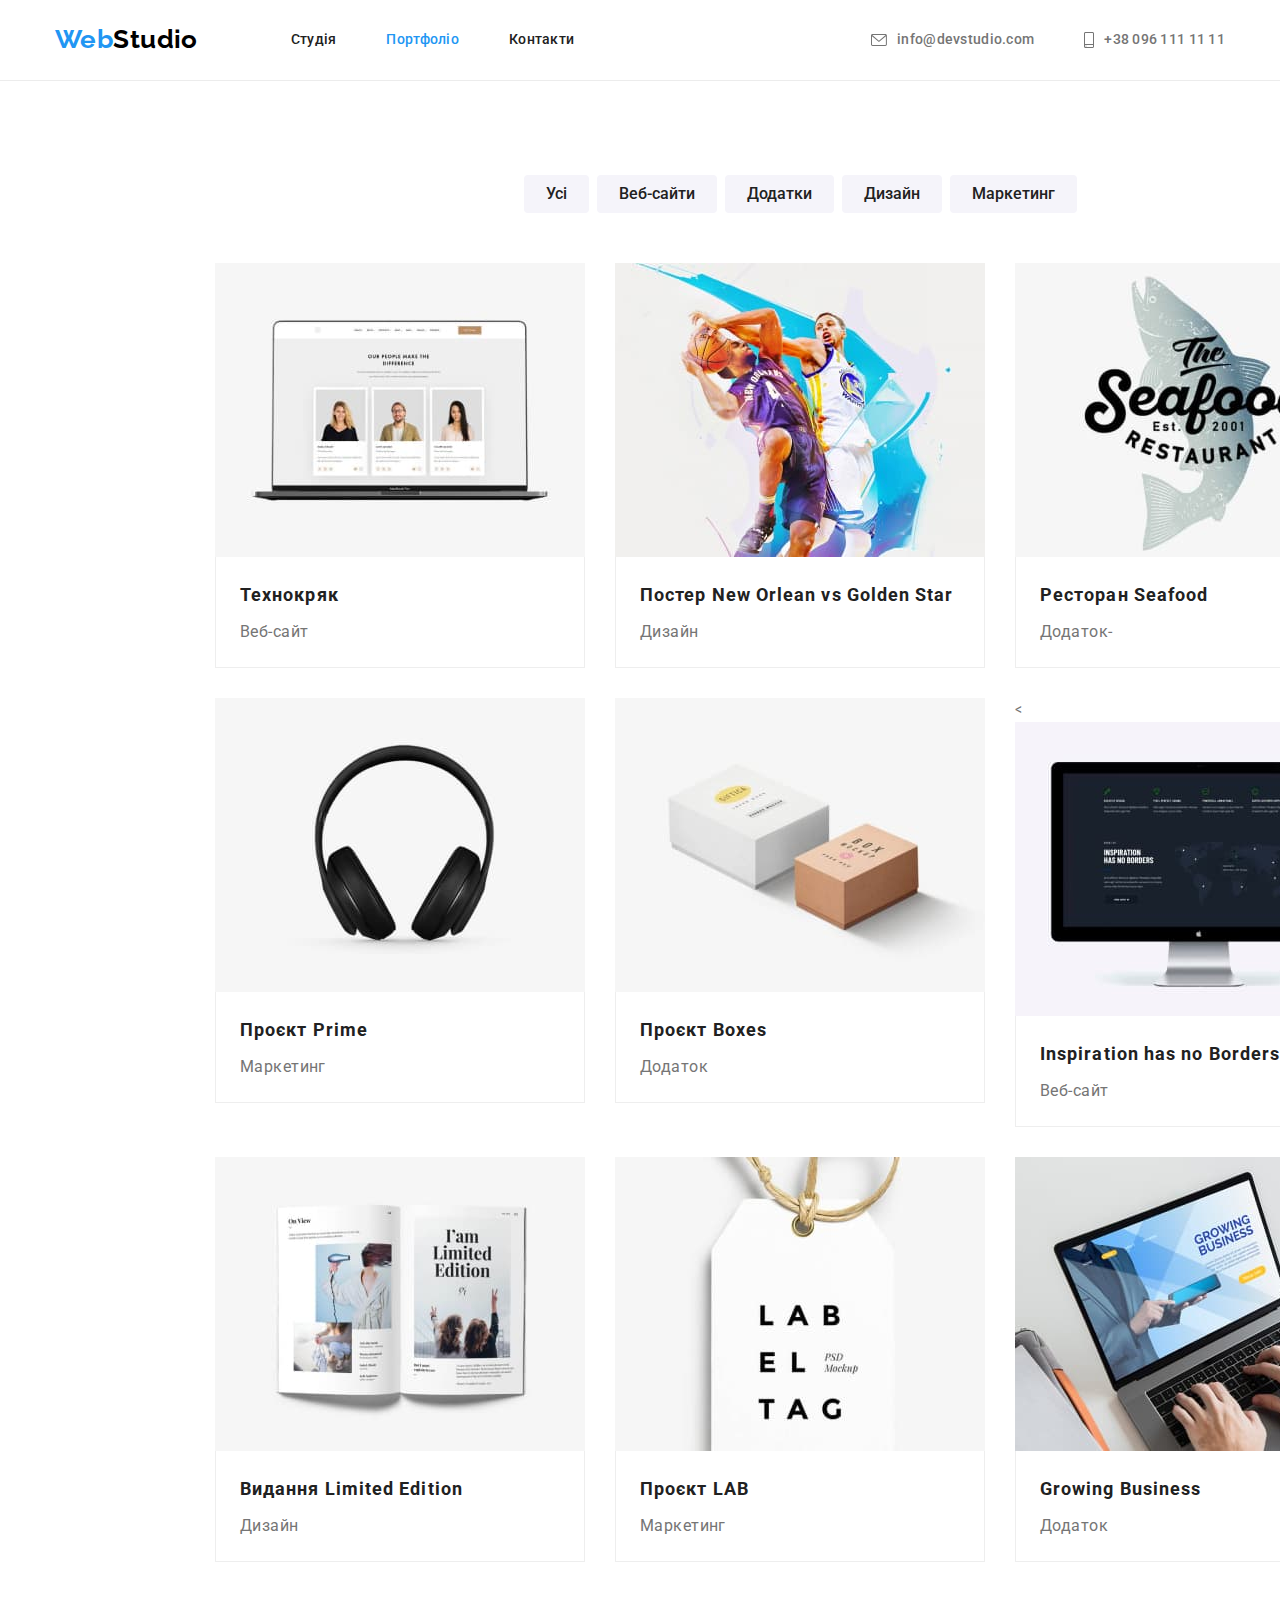
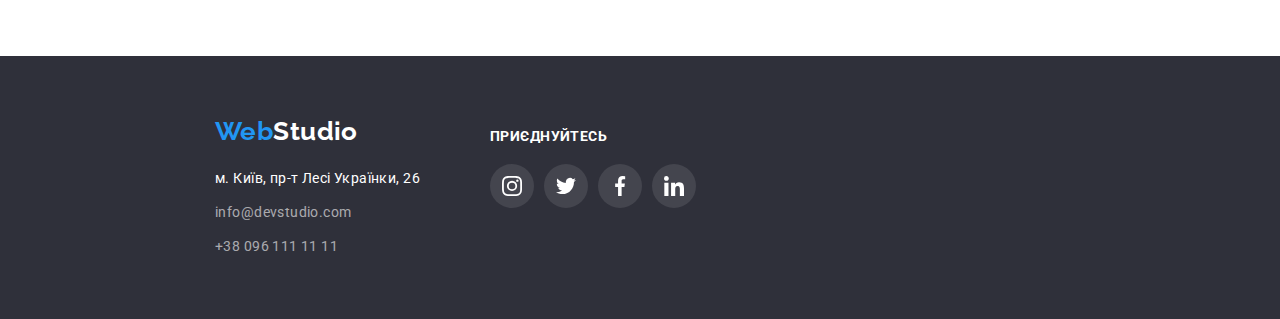
==== commit d34dbce0: "dbghfdktyyz" ====
--- a/portfolio.html
+++ b/portfolio.html
@@ -92,9 +92,6 @@
                 width="370"
                 height="294"
                 />
-                <p class="project-description">
-                  Ресурс пропонує комплексні пропозиції з різним рівнем функціоналу та сервісів. Все це дозволить відвідувачу отримати вичерпні відомості про компанію чи приватну особу.
-                </p>
               </div>
               <div class="text">
                 <h2 class="project-name">Технокряк</h2>
@@ -113,9 +110,6 @@
                 width="370"
                 height="294"
               />
-              <p class="project-description">
-                  Ресурс пропонує комплексні пропозиції з різним рівнем функціоналу та сервісів. Все це дозволить відвідувачу отримати вичерпні відомості про компанію чи приватну особу.
-                </p>
               </div>
               <div class="text">
                 <h2 class="project-name">Постер New Orlean vs Golden Star</h2>
@@ -134,9 +128,6 @@
                 width="370"
                 height="294"
               />
-              <p class="project-description">
-                  Ресурс пропонує комплексні пропозиції з різним рівнем функціоналу та сервісів. Все це дозволить відвідувачу отримати вичерпні відомості про компанію чи приватну особу.
-                </p>
               </div>
               <div class="text">
                 <h2 class="project-name">Ресторан Seafood</h2>
@@ -155,9 +146,6 @@
                 width="370"
                 height="294"
               />
-              <p class="project-description">
-                  Ресурс пропонує комплексні пропозиції з різним рівнем функціоналу та сервісів. Все це дозволить відвідувачу отримати вичерпні відомості про компанію чи приватну особу.
-                </p>
               </div>
               <div class="text">
                 <h2 class="project-name">Проєкт Prime</h2>
@@ -176,9 +164,6 @@
                 width="370"
                 height="294"
               />
-              <p class="project-description">
-                  Ресурс пропонує комплексні пропозиції з різним рівнем функціоналу та сервісів. Все це дозволить відвідувачу отримати вичерпні відомості про компанію чи приватну особу.
-                </p>
               </div>
               <div class="text">
                 <h2 class="project-name">Проєкт Boxes</h2>
@@ -197,9 +182,6 @@
                 width="370"
                 height="294"
               />
-              <p class="project-description">
-                  Ресурс пропонує комплексні пропозиції з різним рівнем функціоналу та сервісів. Все це дозволить відвідувачу отримати вичерпні відомості про компанію чи приватну особу.
-                </p>
               </div>
               <div class="text">
                 <h2 class="project-name">Inspiration has no Borders</h2>
@@ -218,9 +200,6 @@
                 width="370"
                 height="294"
               />
-              <p class="project-description">
-                  Ресурс пропонує комплексні пропозиції з різним рівнем функціоналу та сервісів. Все це дозволить відвідувачу отримати вичерпні відомості про компанію чи приватну особу.
-                </p>
               </div>
               <div class="text">
                 <h2 class="project-name">Видання Limited Edition</h2>
@@ -239,9 +218,6 @@
                 width="370"
                 height="294"
               />
-              <p class="project-description">
-                  Ресурс пропонує комплексні пропозиції з різним рівнем функціоналу та сервісів. Все це дозволить відвідувачу отримати вичерпні відомості про компанію чи приватну особу.
-                </p>
               </div>
               <div class="text">
                 <h2 class="project-name">Проєкт LAB</h2>
@@ -260,9 +236,6 @@
                 width="370"
                 height="294"
               />
-              <p class="project-description">
-                  Ресурс пропонує комплексні пропозиції з різним рівнем функціоналу та сервісів. Все це дозволить відвідувачу отримати вичерпні відомості про компанію чи приватну особу.
-                </p>
               </div>
               <div class="text">
                 <h2 class="project-name">Growing Business</h2>
--- a/css/style.css
+++ b/css/style.css
@@ -292,24 +292,8 @@
 }
 
 .work-list .item {
-  position: relative;
   flex-basis: calc(100% / 3 - 30px);
   margin-left: 30px;
-}
-
-.work-list .text {
-  position: absolute;
-  width: 100%;
-  left: 0;
-  bottom: 0;
-  padding: 27px;
-  font-weight: 700;
-  font-size: 14px;
-  line-height: calc(16 / 14);
-  text-align: center;
-  text-transform: uppercase;
-  color: var(--auxiliary-text-color);
-  background: rgba(47, 48, 58, 0.8);
 }
 
 /* стиль секції команда */
@@ -348,6 +332,7 @@
 
 .comand-box {
   padding: 30px 32px;
+  background-color: var(--auxiliary-text-color);
 }
 
 .comand-box .text {
@@ -403,26 +388,28 @@
 }
 
 .clients-item {
-  height: 92px;
-  padding: 16px 32px;
-  flex-basis: calc((100% -5 * 30) / 6);
-  list-style: none;
+  flex-basis: calc((100% - 5 * 30px) / 6);
+  list-style: none;
+}
+
+.clients-item:not(:last-child) {
+  margin-right: 30px;
+}
+
+.clients-link:hover,
+.clients-link:focus {
+  color: var(--hover-color);
+  border-color: var(--hover-color);
+}
+
+.clients-link {
+  display: flex;
+  justify-content: center;
+  padding: 15px 31px;
   border: 1px solid #afb1b8;
   border-radius: 4px;
-}
-
-.clients-item:not(:last-child) {
-  margin-right: 30px;
-}
-
-.clients-item:hover,
-.clients-item:focus {
-  color: var(--hover-color);
-  border-color: var(--hover-color);
-}
-
-.clients-link {
-  display: block;
+
+
   text-decoration: none;
   color: inherit;
 }
@@ -599,22 +586,7 @@
   text-decoration: none;
 }
 
-.project-link:hover .project-description{
-  transform: translateX(0);
-}
-
-.project-box {
-  position: relative;
-  overflow: hidden;
-}
-
 .project-description {
-  position: absolute;
-  width: 100%;
-  height: 100%;
-  top: 0;
-  left: 0;
-  transform: translateX(-100%);
 
   padding: 63px 24px;
 
